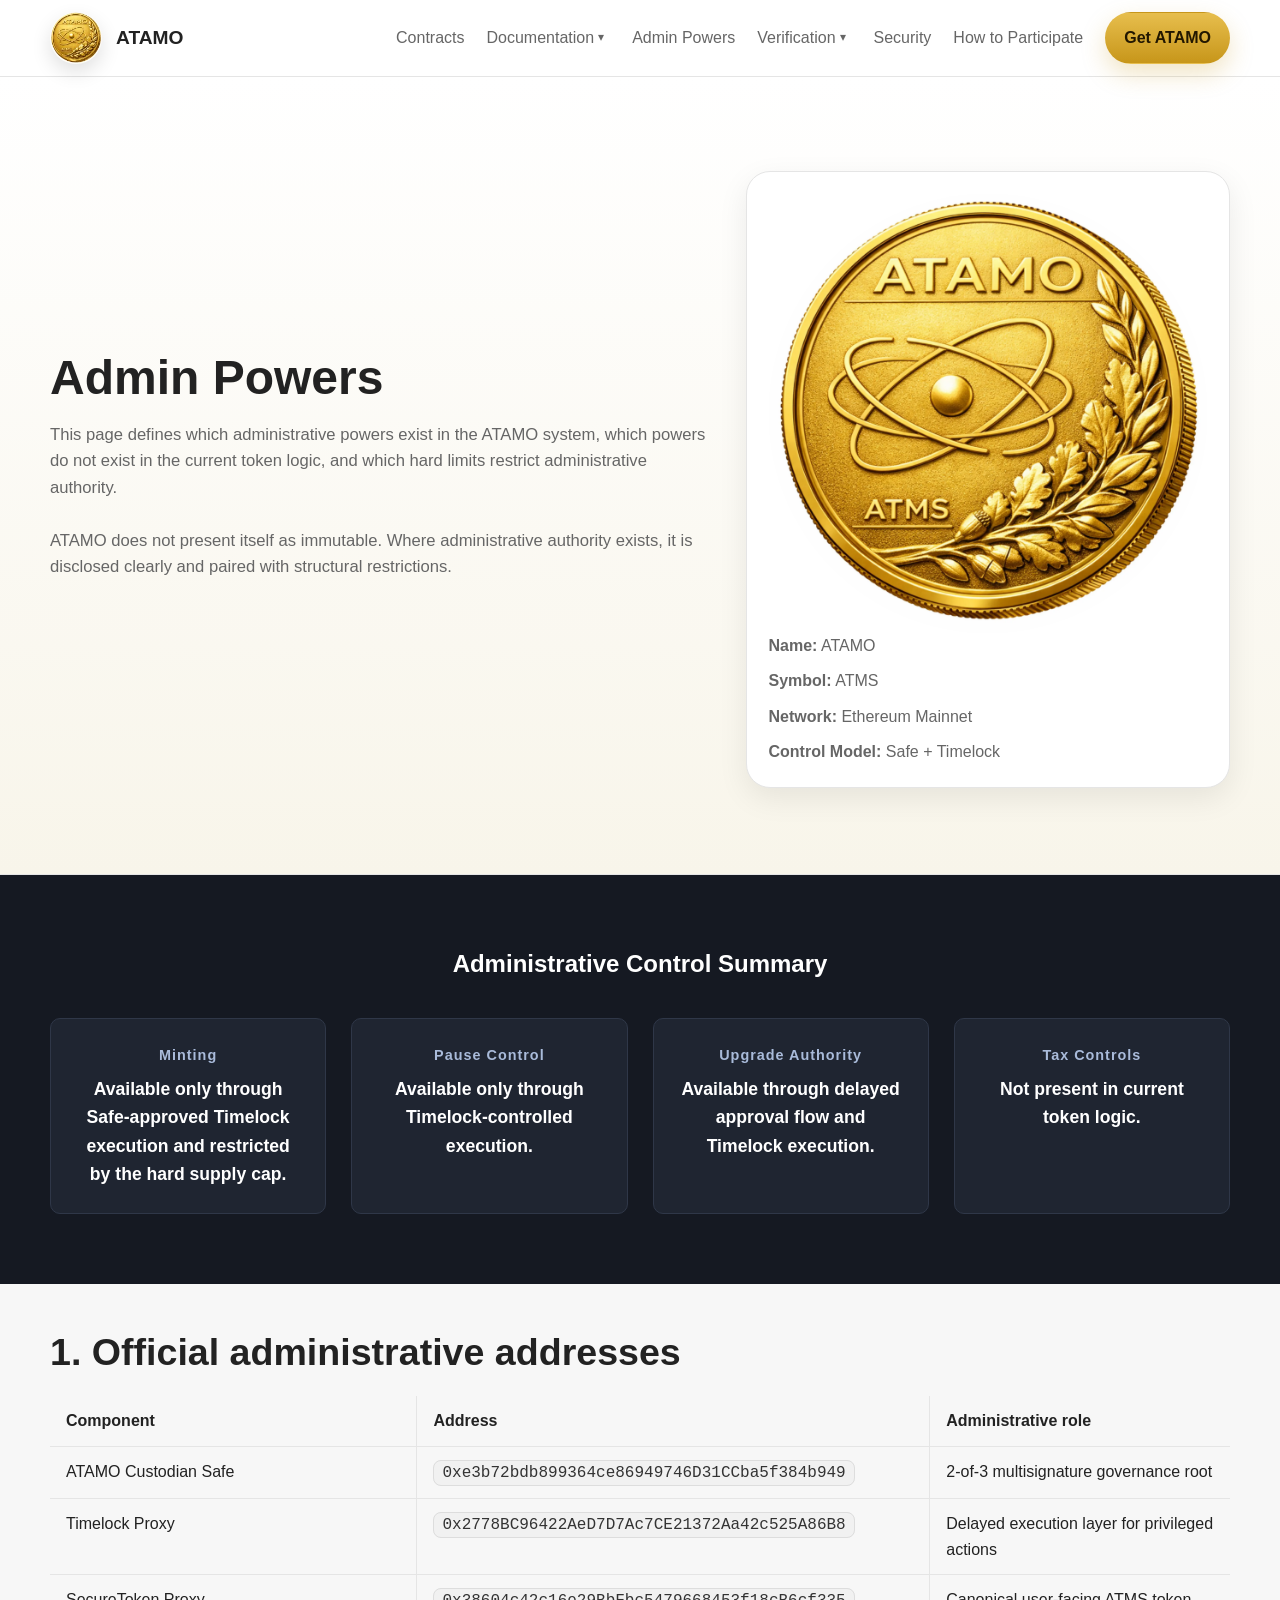
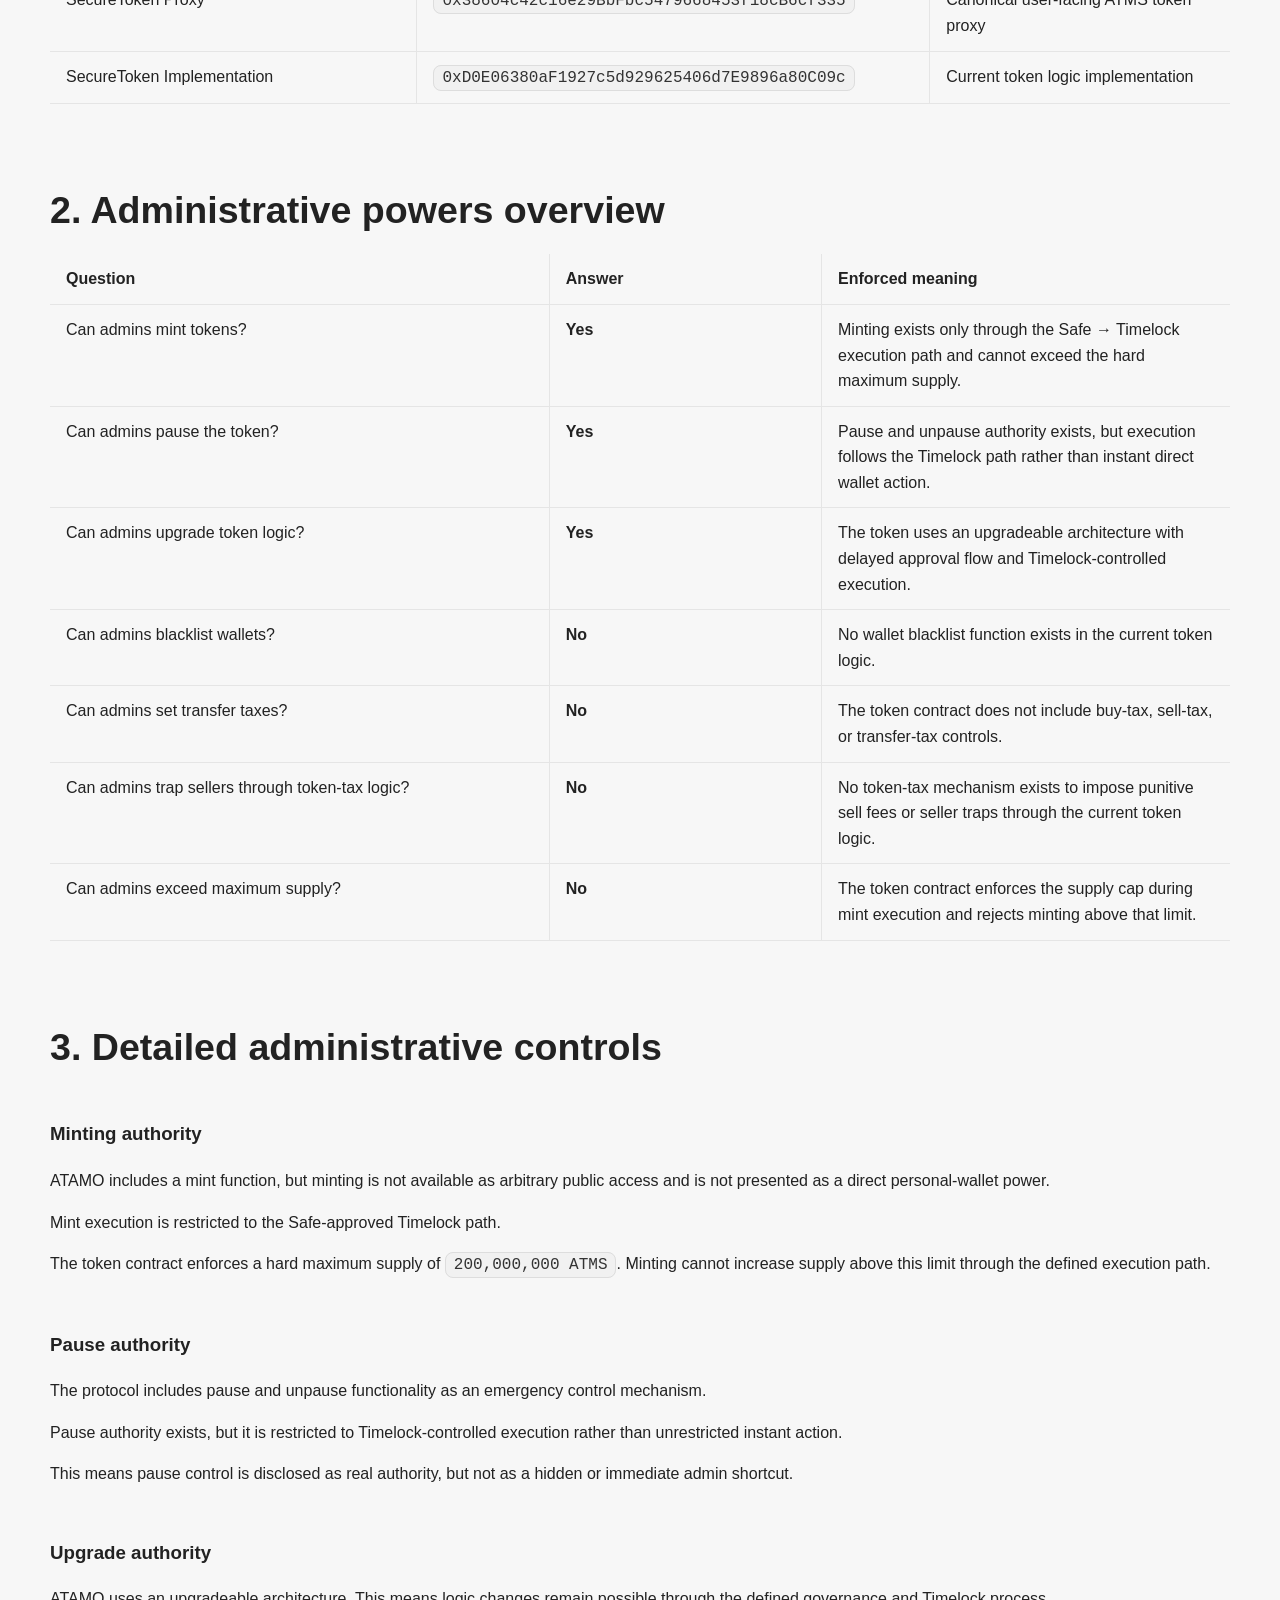
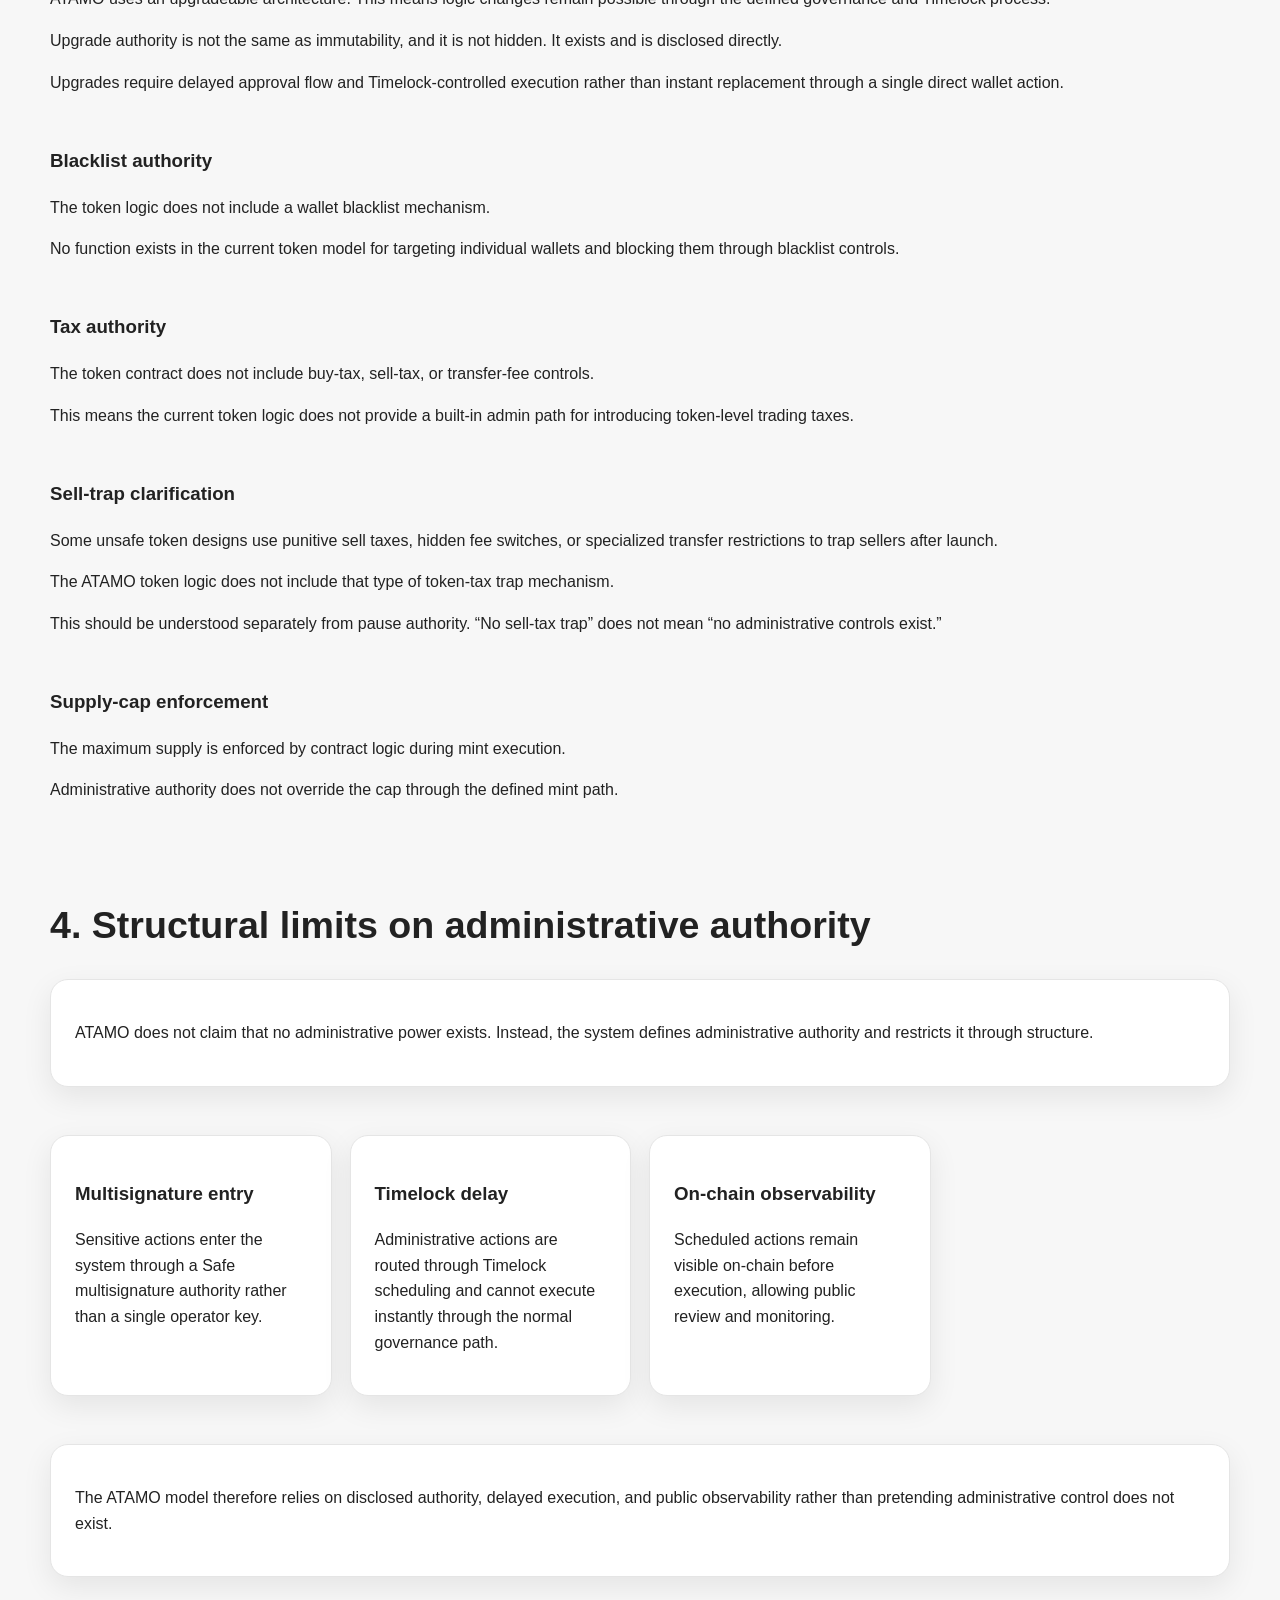
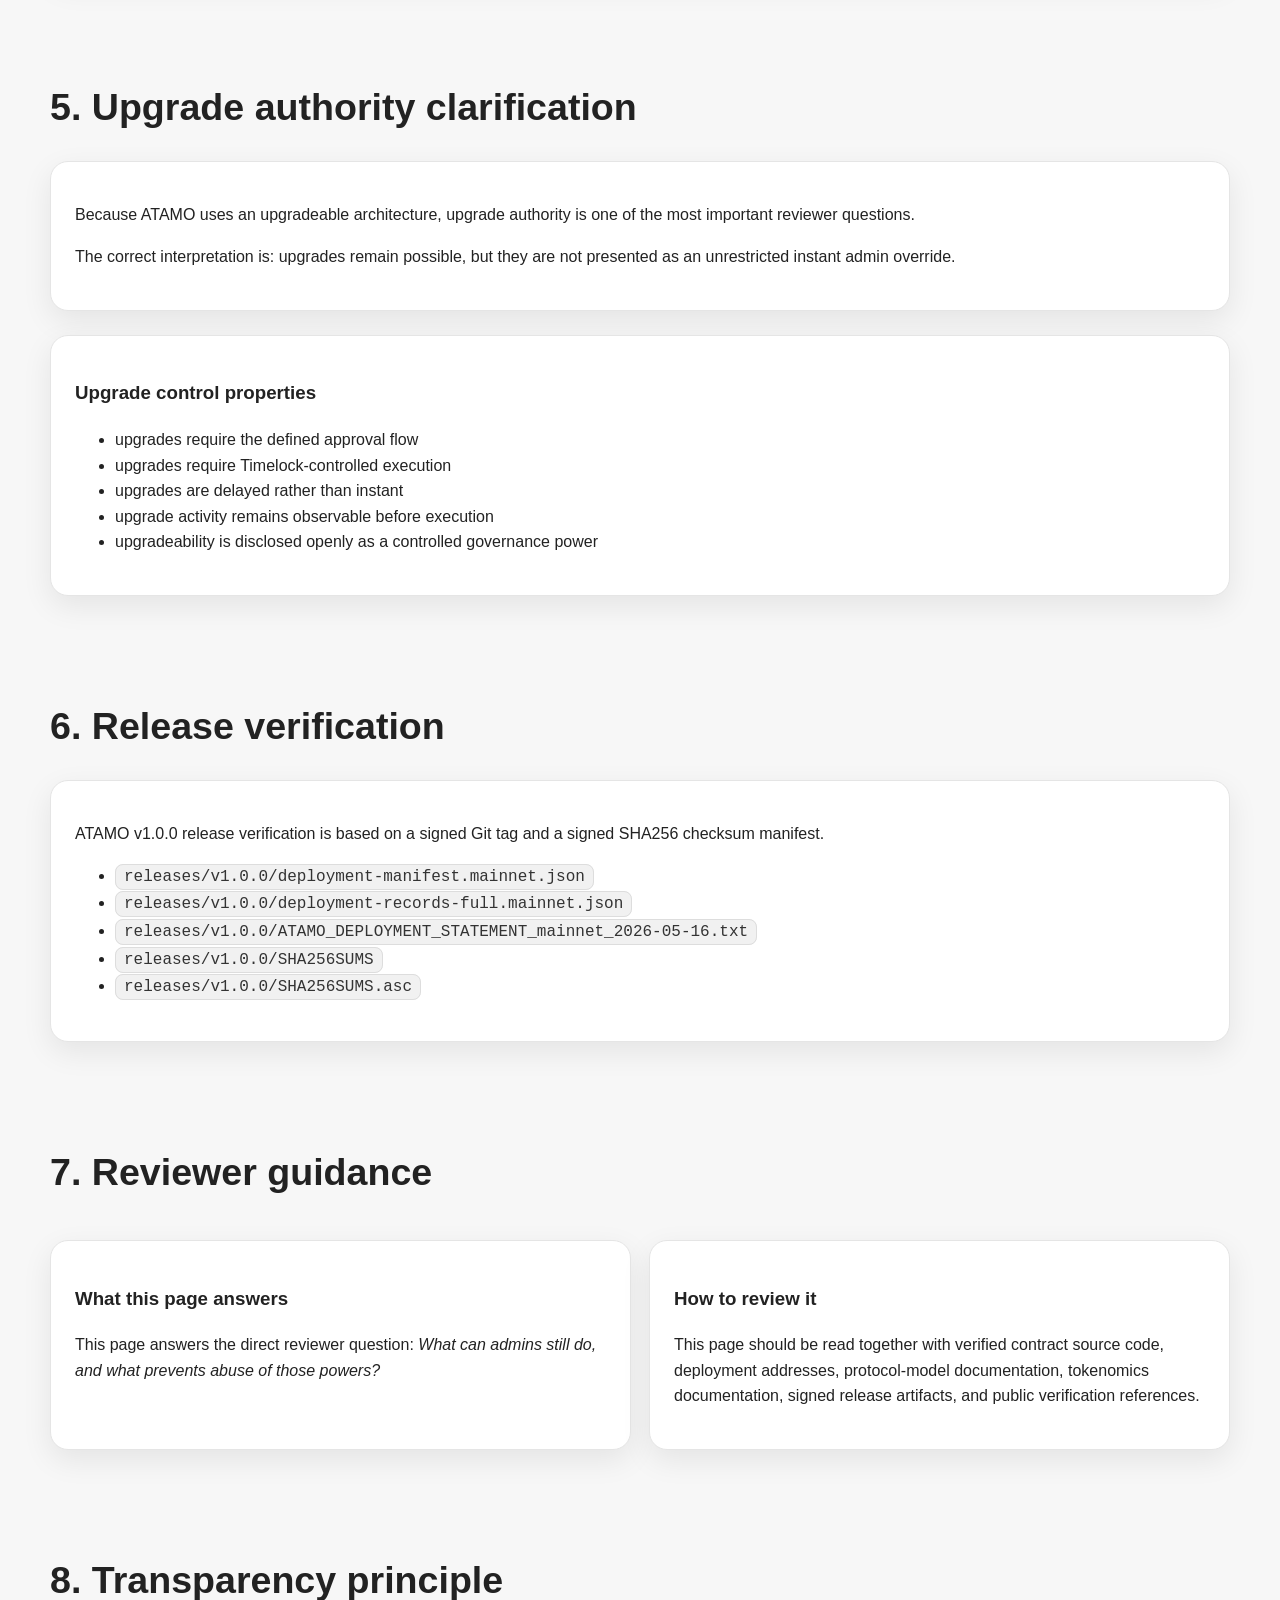
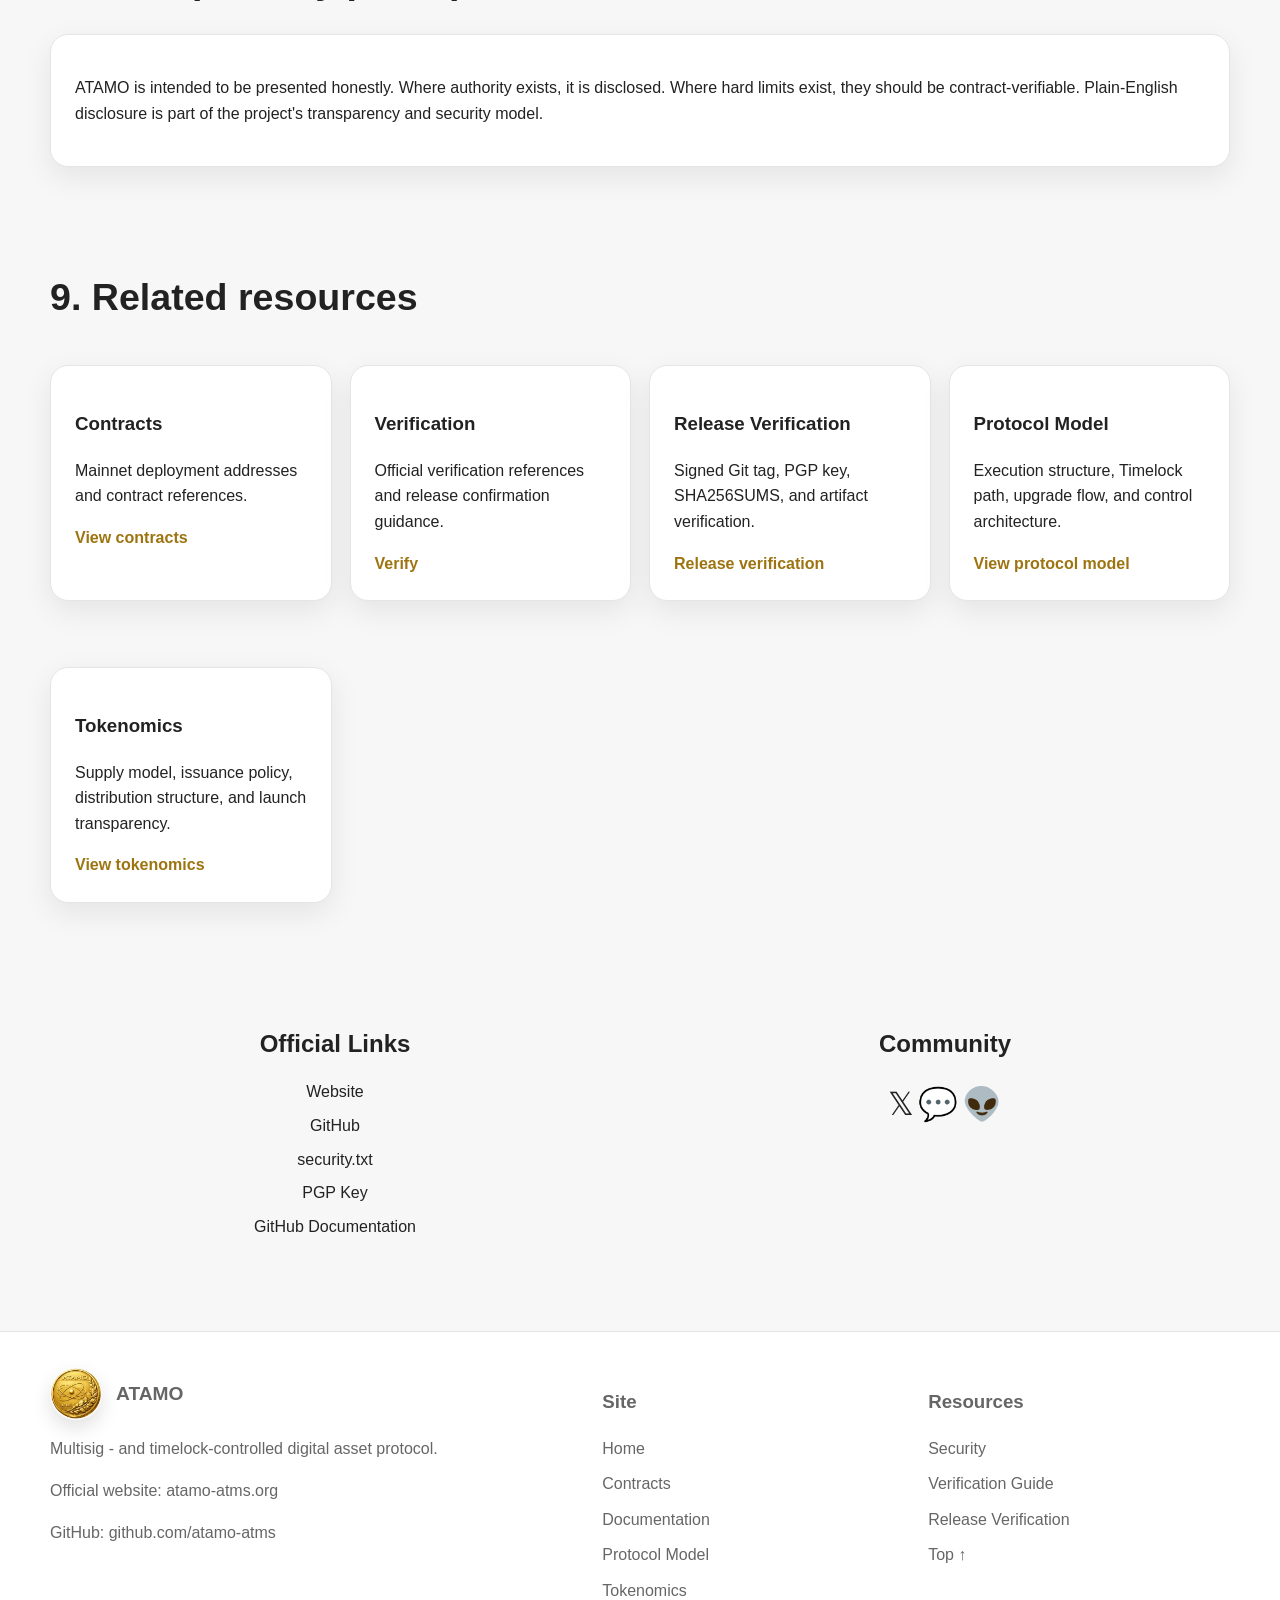
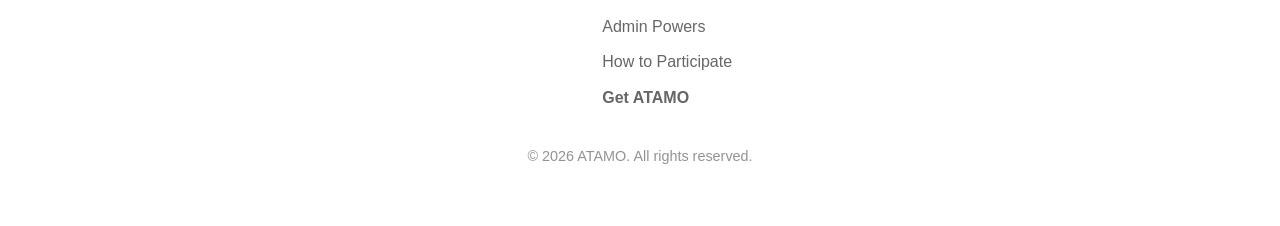
==== admin-powers.html @ 0bcc1c87 "Update ATAMO website pages Update ATAMO website pages" ====
<!DOCTYPE html>
<html lang="en">
<head>
  <meta charset="UTF-8">
  <meta name="viewport" content="width=device-width, initial-scale=1.0">
  <title>ATAMO | Admin Powers</title>
  <meta name="description" content="Plain-English summary of ATAMO administrative powers, including minting, pause controls, upgrade authority, and hard limits.">
  <link rel="icon" href="favicon.png" type="image/png">
  <link rel="shortcut icon" href="favicon.ico">
  <link rel="stylesheet" href="style.css">
</head>
<body id="top">

<header class="topbar">
  <div class="container nav">
    <a href="index.html" class="brand">
      <img src="logo.webp" alt="ATAMO logo">
      <span>ATAMO</span>
    </a>

	<nav class="nav-links">
		<a href="contracts.html">Contracts</a>

		<div class="nav-dropdown">
			<span class="nav-dropdown-label">Documentation</span>

			<div class="dropdown-menu">
				<a href="documentation.html">Documentation</a>
				<a href="protocol-model.html">Protocol Model</a>
				<a href="tokenomics.html">Tokenomics</a>
			</div>
		</div>

		<a href="admin-powers.html">Admin Powers</a>
		
		<div class="nav-dropdown">
			<span class="nav-dropdown-label">Verification</span>

			<div class="dropdown-menu">
				<a href="verify.html">Verification Guide</a>
				<a href="release-verification.html">Release Verification</a>
			</div>
		</div>

		<a href="security.html">Security</a>
		<a href="participate.html">How to Participate</a>
		<a class="button button-primary" href="get-atamo.html">Get ATAMO</a>
	</nav>
  </div>
</header>

<main>
  <section class="hero">
    <div class="container hero-inner">
      <div>
        <h1>Admin Powers</h1>
        <p>
          This page defines which administrative powers exist in the ATAMO system,
          which powers do not exist in the current token logic, and which hard
          limits restrict administrative authority.
        </p>
        <p>
          ATAMO does not present itself as immutable. Where administrative
          authority exists, it is disclosed clearly and paired with structural
          restrictions.
        </p>
      </div>

      <aside class="coin-panel">
        <img src="logo_main.webp" alt="ATAMO logo">
        <div class="coin-meta">
          <div><strong>Name:</strong> ATAMO</div>
          <div><strong>Symbol:</strong> ATMS</div>
          <div><strong>Network:</strong> Ethereum Mainnet</div>
          <div><strong>Control Model:</strong> Safe + Timelock</div>
        </div>
      </aside>
    </div>
  </section>

  <section class="protocol-status">
    <div class="container">
      <h2>Administrative Control Summary</h2>

      <div class="status-grid">
        <div class="status-item">
          <strong>Minting</strong>
          <p>
            Available only through Safe-approved Timelock execution and restricted
            by the hard supply cap.
          </p>
        </div>

        <div class="status-item">
          <strong>Pause Control</strong>
          <p>
            Available only through Timelock-controlled execution.
          </p>
        </div>

        <div class="status-item">
          <strong>Upgrade Authority</strong>
          <p>
            Available through delayed approval flow and Timelock execution.
          </p>
        </div>

        <div class="status-item">
          <strong>Tax Controls</strong>
          <p>
            Not present in current token logic.
          </p>
        </div>
      </div>
    </div>
  </section>

  <section id="official-addresses">
    <div class="container">
      <h2 class="section-title">1. Official administrative addresses</h2>

      <div class="table-wrap">
        <table>
          <thead>
            <tr>
              <th>Component</th>
              <th>Address</th>
              <th>Administrative role</th>
            </tr>
          </thead>
          <tbody>
            <tr>
              <td>ATAMO Custodian Safe</td>
              <td><span class="code">0xe3b72bdb899364ce86949746D31CCba5f384b949</span></td>
              <td>2-of-3 multisignature governance root</td>
            </tr>
            <tr>
              <td>Timelock Proxy</td>
              <td><span class="code">0x2778BC96422AeD7D7Ac7CE21372Aa42c525A86B8</span></td>
              <td>Delayed execution layer for privileged actions</td>
            </tr>
            <tr>
              <td>SecureToken Proxy</td>
              <td><span class="code">0x38604c42c16e29BbFbc5479668453f18cB6cf335</span></td>
              <td>Canonical user-facing ATMS token proxy</td>
            </tr>
            <tr>
              <td>SecureToken Implementation</td>
              <td><span class="code">0xD0E06380aF1927c5d929625406d7E9896a80C09c</span></td>
              <td>Current token logic implementation</td>
            </tr>
          </tbody>
        </table>
      </div>
    </div>
  </section>

  <section id="overview">
    <div class="container">
      <h2 class="section-title">2. Administrative powers overview</h2>

      <div class="table-wrap">
        <table>
          <thead>
            <tr>
              <th>Question</th>
              <th>Answer</th>
              <th>Enforced meaning</th>
            </tr>
          </thead>
          <tbody>
            <tr>
              <td>Can admins mint tokens?</td>
              <td><strong>Yes</strong></td>
              <td>
                Minting exists only through the Safe → Timelock execution path
                and cannot exceed the hard maximum supply.
              </td>
            </tr>
            <tr>
              <td>Can admins pause the token?</td>
              <td><strong>Yes</strong></td>
              <td>
                Pause and unpause authority exists, but execution follows the
                Timelock path rather than instant direct wallet action.
              </td>
            </tr>
            <tr>
              <td>Can admins upgrade token logic?</td>
              <td><strong>Yes</strong></td>
              <td>
                The token uses an upgradeable architecture with delayed approval
                flow and Timelock-controlled execution.
              </td>
            </tr>
            <tr>
              <td>Can admins blacklist wallets?</td>
              <td><strong>No</strong></td>
              <td>
                No wallet blacklist function exists in the current token logic.
              </td>
            </tr>
            <tr>
              <td>Can admins set transfer taxes?</td>
              <td><strong>No</strong></td>
              <td>
                The token contract does not include buy-tax, sell-tax, or
                transfer-tax controls.
              </td>
            </tr>
            <tr>
              <td>Can admins trap sellers through token-tax logic?</td>
              <td><strong>No</strong></td>
              <td>
                No token-tax mechanism exists to impose punitive sell fees or
                seller traps through the current token logic.
              </td>
            </tr>
            <tr>
              <td>Can admins exceed maximum supply?</td>
              <td><strong>No</strong></td>
              <td>
                The token contract enforces the supply cap during mint execution
                and rejects minting above that limit.
              </td>
            </tr>
          </tbody>
        </table>
      </div>
    </div>
  </section>

  <section id="detailed-controls">
    <div class="container">
      <h2 class="section-title">3. Detailed administrative controls</h2>

      <div class="steps">
        <div>
          <h3>Minting authority</h3>
          <p>
            ATAMO includes a mint function, but minting is not available as
            arbitrary public access and is not presented as a direct personal-wallet
            power.
          </p>
          <p>
            Mint execution is restricted to the Safe-approved Timelock path.
          </p>
          <p>
            The token contract enforces a hard maximum supply of
            <span class="code">200,000,000 ATMS</span>.
            Minting cannot increase supply above this limit through the defined
            execution path.
          </p>
        </div>

        <div>
          <h3>Pause authority</h3>
          <p>
            The protocol includes pause and unpause functionality as an emergency
            control mechanism.
          </p>
          <p>
            Pause authority exists, but it is restricted to Timelock-controlled
            execution rather than unrestricted instant action.
          </p>
          <p>
            This means pause control is disclosed as real authority, but not as
            a hidden or immediate admin shortcut.
          </p>
        </div>

        <div>
          <h3>Upgrade authority</h3>
          <p>
            ATAMO uses an upgradeable architecture. This means logic changes
            remain possible through the defined governance and Timelock process.
          </p>
          <p>
            Upgrade authority is not the same as immutability, and it is not hidden.
            It exists and is disclosed directly.
          </p>
          <p>
            Upgrades require delayed approval flow and Timelock-controlled execution
            rather than instant replacement through a single direct wallet action.
          </p>
        </div>

        <div>
          <h3>Blacklist authority</h3>
          <p>
            The token logic does not include a wallet blacklist mechanism.
          </p>
          <p>
            No function exists in the current token model for targeting individual
            wallets and blocking them through blacklist controls.
          </p>
        </div>

        <div>
          <h3>Tax authority</h3>
          <p>
            The token contract does not include buy-tax, sell-tax, or transfer-fee
            controls.
          </p>
          <p>
            This means the current token logic does not provide a built-in admin
            path for introducing token-level trading taxes.
          </p>
        </div>

        <div>
          <h3>Sell-trap clarification</h3>
          <p>
            Some unsafe token designs use punitive sell taxes, hidden fee switches,
            or specialized transfer restrictions to trap sellers after launch.
          </p>
          <p>
            The ATAMO token logic does not include that type of token-tax trap
            mechanism.
          </p>
          <p>
            This should be understood separately from pause authority.
            “No sell-tax trap” does not mean “no administrative controls exist.”
          </p>
        </div>

        <div>
          <h3>Supply-cap enforcement</h3>
          <p>
            The maximum supply is enforced by contract logic during mint execution.
          </p>
          <p>
            Administrative authority does not override the cap through the defined
            mint path.
          </p>
        </div>
      </div>
    </div>
  </section>

  <section id="structural-limits">
    <div class="container">
      <h2 class="section-title">4. Structural limits on administrative authority</h2>

      <div class="card_tokenomics">
        <p>
          ATAMO does not claim that no administrative power exists.
          Instead, the system defines administrative authority and restricts it
          through structure.
        </p>
      </div>

      <div class="feature-grid">
        <div class="card_tokenomics">
          <h3>Multisignature entry</h3>
          <p>
            Sensitive actions enter the system through a Safe multisignature
            authority rather than a single operator key.
          </p>
        </div>

        <div class="card_tokenomics">
          <h3>Timelock delay</h3>
          <p>
            Administrative actions are routed through Timelock scheduling and
            cannot execute instantly through the normal governance path.
          </p>
        </div>

        <div class="card_tokenomics">
          <h3>On-chain observability</h3>
          <p>
            Scheduled actions remain visible on-chain before execution, allowing
            public review and monitoring.
          </p>
        </div>
      </div>

      <div class="card_tokenomics">
        <p>
          The ATAMO model therefore relies on disclosed authority, delayed
          execution, and public observability rather than pretending
          administrative control does not exist.
        </p>
      </div>
    </div>
  </section>

  <section id="upgrade-clarification">
    <div class="container">
      <h2 class="section-title">5. Upgrade authority clarification</h2>

      <div class="card_tokenomics">
        <p>
          Because ATAMO uses an upgradeable architecture, upgrade authority is
          one of the most important reviewer questions.
        </p>
        <p>
          The correct interpretation is: upgrades remain possible, but they are
          not presented as an unrestricted instant admin override.
        </p>
      </div>

      <div class="card_tokenomics">
        <h3>Upgrade control properties</h3>
        <ul>
          <li>upgrades require the defined approval flow</li>
          <li>upgrades require Timelock-controlled execution</li>
          <li>upgrades are delayed rather than instant</li>
          <li>upgrade activity remains observable before execution</li>
          <li>upgradeability is disclosed openly as a controlled governance power</li>
        </ul>
      </div>
    </div>
  </section>

  <section id="release-verification">
    <div class="container">
      <h2 class="section-title">6. Release verification</h2>

      <div class="card_tokenomics">
        <p>
          ATAMO v1.0.0 release verification is based on a signed Git tag and a
          signed SHA256 checksum manifest.
        </p>
        <ul>
          <li><span class="code">releases/v1.0.0/deployment-manifest.mainnet.json</span></li>
          <li><span class="code">releases/v1.0.0/deployment-records-full.mainnet.json</span></li>
          <li><span class="code">releases/v1.0.0/ATAMO_DEPLOYMENT_STATEMENT_mainnet_2026-05-16.txt</span></li>
          <li><span class="code">releases/v1.0.0/SHA256SUMS</span></li>
          <li><span class="code">releases/v1.0.0/SHA256SUMS.asc</span></li>
        </ul>
      </div>
    </div>
  </section>

  <section id="reviewer-guidance">
    <div class="container">
      <h2 class="section-title">7. Reviewer guidance</h2>

      <div class="split">
        <div class="card_tokenomics">
          <h3>What this page answers</h3>
          <p>
            This page answers the direct reviewer question:
            <em>What can admins still do, and what prevents abuse of those powers?</em>
          </p>
        </div>

        <div class="card_tokenomics">
          <h3>How to review it</h3>
          <p>
            This page should be read together with verified contract source code,
            deployment addresses, protocol-model documentation, tokenomics
            documentation, signed release artifacts, and public verification
            references.
          </p>
        </div>
      </div>
    </div>
  </section>

  <section id="transparency-principle">
    <div class="container">
      <h2 class="section-title">8. Transparency principle</h2>

      <div class="card_tokenomics">
        <p>
          ATAMO is intended to be presented honestly. Where authority exists, it
          is disclosed. Where hard limits exist, they should be contract-verifiable.
          Plain-English disclosure is part of the project's transparency and
          security model.
        </p>
      </div>
    </div>
  </section>

  <section id="related-resources">
    <div class="container">
      <h2 class="section-title">9. Related resources</h2>

      <div class="resources">
        <div class="card_tokenomics">
          <h3>Contracts</h3>
          <p>Mainnet deployment addresses and contract references.</p>
          <a class="resource-link" href="contracts.html">View contracts</a>
        </div>

        <div class="card_tokenomics">
          <h3>Verification</h3>
          <p>Official verification references and release confirmation guidance.</p>
          <a class="resource-link" href="verify.html">Verify</a>
        </div>

        <div class="card_tokenomics">
          <h3>Release Verification</h3>
          <p>Signed Git tag, PGP key, SHA256SUMS, and artifact verification.</p>
          <a class="resource-link" href="release-verification.html">Release verification</a>
        </div>

        <div class="card_tokenomics">
          <h3>Protocol Model</h3>
          <p>Execution structure, Timelock path, upgrade flow, and control architecture.</p>
          <a class="resource-link" href="protocol-model.html">View protocol model</a>
        </div>

        <div class="card_tokenomics">
          <h3>Tokenomics</h3>
          <p>Supply model, issuance policy, distribution structure, and launch transparency.</p>
          <a class="resource-link" href="tokenomics.html">View tokenomics</a>
        </div>
      </div>
    </div>
  </section>
</main>


<section class="official-links">
  <div class="container official-links-grid">

    <div>
      <h2>Official Links</h2>
      <ul>
        <li><a href="https://atamo-atms.org">Website</a></li>
        <li><a href="https://github.com/atamo-atms">GitHub</a></li>
        <li><a href="/.well-known/security.txt">security.txt</a></li>
        <li><a href="/.well-known/pgp-key.txt">PGP Key</a></li>
        <li><a href="https://github.com/atamo-atms/atamo-project/tree/main/docs">GitHub Documentation</a></li>
      </ul>
    </div>

    <div>
      <h2>Community</h2>

			<a href="https://x.com/ATAMO_ATMS" target="_blank" rel="noopener noreferrer"><span class="icon">𝕏</span></a>

			<a href="https://discord.gg/TYCAYaHaF" target="_blank" rel="noopener noreferrer"><span class="icon">💬</span></a>

			<a href="https://reddit.com/u/ATAMO-project" target="_blank" rel="noopener noreferrer"><span class="icon">👽</span></a>
    </div>

  </div>
</section>

<footer>
  <div class="container footer-grid">

    <div>
      <div class="brand">
        <img src="logo.webp" alt="ATAMO logo">
        <span>ATAMO</span>
      </div>

      <p>Multisig - and timelock-controlled digital asset protocol.</p>

      <p>
        Official website:
        <a href="https://atamo-atms.org">atamo-atms.org</a>
      </p>

      <p>
        GitHub:
        <a href="https://github.com/atamo-atms">github.com/atamo-atms</a>
      </p>
    </div>

    <div>
      <h3>Site</h3>
      <div class="footer-links">
        <a href="index.html">Home</a>
		<a href="contracts.html">Contracts</a>
        <a href="documentation.html">Documentation</a>
	    <a href="protocol-model.html">Protocol Model</a>
	    <a href="tokenomics.html">Tokenomics</a>
	    <a href="admin-powers.html">Admin Powers</a>
		<a href="participate.html">How to Participate</a>
        <a class="highlight" href="get-atamo.html">Get ATAMO</a>
      </div>
    </div>

    <div>
      <h3>Resources</h3>
      <div class="footer-links">
        <a href="security.html">Security</a>
        <a href="verify.html">Verification Guide</a>
        <a href="release-verification.html">Release Verification</a>
        <a href="#top">Top ↑</a>
      </div>
    </div>

  </div>

  <div class="footer-bottom">
    <p>© 2026 ATAMO. All rights reserved.</p>
  </div>
</footer>

</body>
</html>
---- style.css ----
:root{
  --bg:#f7f7f7;
  --surface:#ffffff;
  --surface-soft:#fcfaf3;
  --text:#222;
  --muted:#666;
  --line:#e5e5e5;
  --gold:#c7961a;
  --gold-dark:#9d7410;
  --gold-soft:#fff7df;
  --shadow:0 10px 30px rgba(0,0,0,0.08);
  --radius:18px;
  --max:1180px;
}

*{box-sizing:border-box}

html{
  scroll-behavior:smooth;
  scroll-padding-top:60px;
}

section[id]{
  scroll-margin-top:60px;
}

body{
  margin:0;
  font-family:Arial,Helvetica,sans-serif;
  background:var(--bg);
  color:var(--text);
  line-height:1.6;
}

a{text-decoration:none;color:inherit}
img{max-width:100%;display:block}

.container{
  width:min(100% - 32px,var(--max));
  margin:0 auto;
}

.topbar{
  background:#fff;
  border-bottom:1px solid var(--line);
  position:sticky;
  top:0;
  z-index:50;
}

.nav{
  min-height:76px;
  display:flex;
  align-items:center;
  justify-content:space-between;
  gap:24px;
}

.brand{
  display:flex;
  align-items:center;
  gap:14px;
  font-weight:700;
  font-size:1.2rem;
}

.brand img{
  width:52px;
  height:52px;
  border-radius:50%;
  object-fit:cover;
  box-shadow:0 8px 20px rgba(0,0,0,0.12);
  background:#fff;
}

.nav-links{
  display:flex;
  align-items:center;
  gap:22px;
  flex-wrap:wrap;
  color:var(--muted);
}

.nav-links a:hover{
  color:var(--gold-dark);
}

.button{
  display:inline-flex;
  align-items:center;
  justify-content:center;
  padding:12px 18px;
  border-radius:999px;
  font-weight:700;
  border:1px solid transparent;
}

.button-primary{
  background:linear-gradient(180deg,#e7be4d,var(--gold));
  color:#221700;
  box-shadow:0 10px 24px rgba(199,150,26,0.25);
}

.button-secondary{
  background:#fff;
  border:1px solid #d8d8d8;
  color:#333;
}

.hero{
  background:linear-gradient(180deg,#fff 0%,#f8f5ea 100%);
  border-bottom:1px solid var(--line);
}

.hero-inner{
  padding:56px 0 48px;
  display:grid;
  grid-template-columns:1.15fr 0.85fr;
  gap:40px;
  align-items:center;
}

.hero h1,
.hero h2{
  font-size:clamp(2rem,4vw,3rem);
  line-height:1.08;
  margin:0 0 18px;
}

.hero p{
  margin:0 0 26px;
  color:var(--muted);
  font-size:1.04rem;
}

.hero-actions{
  display:flex;
  gap:14px;
  flex-wrap:wrap;
}

.protocol-status{
  padding:70px 20px;
  background:#151922;
  text-align:center;
  color:#e8eefc;
}

.protocol-status h2{
  margin:0 0 10px;
  color:#ffffff;
}

.status-grid{
  display:grid;
  grid-template-columns:repeat(auto-fit,minmax(200px,1fr));
  gap:25px;
  margin-top:35px;
}

.status-item{
  padding:25px;
  background:#1f2531;
  border-radius:10px;
  border:1px solid #2f3748;
  transition:transform 0.2s ease;
}

.status-item strong{
  display:block;
  font-size:0.9rem;
  letter-spacing:1px;
  color:#a9bbda;
  margin-bottom:8px;
}

.status-item p{
  font-size:1.1rem;
  font-weight:600;
  color:#ffffff;
  margin:0;
}

.status-item a{
  color:#ffffff;
}

.status-item:hover{
  transform:translateY(-4px);
}

.coin-panel{
  background:var(--surface);
  border:1px solid var(--line);
  border-radius:24px;
  box-shadow:var(--shadow);
  padding:22px;
}

.coin-panel img{
  margin:auto;
  border-radius:50%;
}

.coin-meta{
  display:grid;
  gap:10px;
  color:var(--muted);
}

.page-hero{
  background:linear-gradient(180deg,#fff 0%,#f8f5ea 100%);
  border-bottom:1px solid var(--line);
}

.page-hero-inner{
  padding:52px 0 42px;
}

.eyebrow{
  display:inline-block;
  margin-bottom:12px;
  padding:6px 12px;
  background:var(--gold-soft);
  color:var(--gold-dark);
  border:1px solid #f0dd99;
  border-radius:999px;
  font-size:.9rem;
  font-weight:700;
}

.page-hero h1{
  font-size:clamp(2rem,4vw,3.2rem);
  line-height:1.08;
  margin:0 0 12px;
}

.page-hero p{
  margin:0;
  color:var(--muted);
  max-width:830px;
  font-size:1.04rem;
}

main section{
  padding:38px 0;
}

.section-title{
  font-size:clamp(1.55rem,3vw,2.35rem);
  margin:0 0 14px;
}

.section-sub{
  color:var(--muted);
  max-width:820px;
  margin:0 0 26px;
}

.grid{
  display:grid;
  gap:18px;
}

.grid-2{grid-template-columns:repeat(2,1fr)}
.grid-3{grid-template-columns:repeat(3,1fr)}
.grid-4{grid-template-columns:repeat(4,1fr)}

.feature-grid{
  display:grid;
  grid-template-columns:repeat(4,1fr);
  gap:18px;
}

.feature-grid-2{
  grid-template-columns:repeat(2,1fr);
}

.split{
  display:grid;
  grid-template-columns:1fr 1fr;
  gap:18px;
}

.resources{
  display:grid;
  grid-template-columns:repeat(4,1fr);
  gap:18px;
}

.resource-link{
  color:var(--gold-dark);
  font-weight:700;
}

.architecture{
  display:grid;
  grid-template-columns:repeat(4,1fr);
  gap:18px;
}

.arch-box{
  text-align:center;
  background:var(--surface);
  border:1px solid var(--line);
  padding:24px;
  border-radius:var(--radius);
  box-shadow:var(--shadow);
}

.arrow{
  text-align:center;
  font-size:28px;
  color:var(--gold);
  margin-top:10px;
}

.card{
  background:var(--surface);
  border:1px solid var(--line);
  border-radius:var(--radius);
  padding:24px;
  box-shadow:var(--shadow);
}

.card_tokenomics{
  background: var(--surface);
  border: 1px solid var(--line);
  border-radius: var(--radius);
  padding: 24px;
  box-shadow: var(--shadow);

  margin: 24px 0; /* 👈 THIS adds space above and below */
}

.card h2,
.card h3{
  margin-top:0;
}

.card p,
.card li{
  color:var(--muted);
}

.card ul{
  margin:0;
  padding-left:18px;
}

.kv{
  display:grid;
  gap:12px;
}

.kv-row{
  display:flex;
  justify-content:space-between;
  align-items:flex-start;
  gap:18px;
  padding:12px 0;
  border-bottom:1px solid var(--line);
}

.kv-row:last-child{
  border-bottom:0;
}

.kv-row .code .ref-link {
  white-space: nowrap;
  word-break: normal;
  overflow-wrap: normal;
  display: inline-block;
  font-size: 0.86rem;
}

.code{
  font-family:Consolas,Monaco,monospace;
  background:#f1f1f1;
  border:1px solid #ddd;
  border-radius:8px;
  padding:3px 8px;
  color:#333;
  
}

.ref-link{
  color:var(--gold-dark);
  font-weight:700;
  text-decoration:none;
  word-break:break-all;
}

.ref-link:hover{
  text-decoration:underline;
}

.address-block {
  flex-direction: row;
  align-items: center;
  justify-content: flex-end;
  gap: 10px;
  text-align: right;
  flex-wrap: nowrap;
  min-width: 0;
}

.address-block .code {
  white-space: nowrap;
  overflow-wrap: normal;
  word-break: normal;
  font-size: 0.96rem;
}

.address-block .ref-link {
  white-space: nowrap;
  word-break: normal;
  flex-shrink: 0;
}

.token-box{
  display:grid;
  gap:12px;
}

.token-row{
  display:flex;
  justify-content:space-between;
  align-items:flex-start;
  gap:18px;
  padding:12px 0;
  border-bottom:1px solid var(--line);
}

.token-row:last-child{
  border-bottom:0;
}

.token-value{
  text-align:right;
  max-width:75%;
  word-break:break-all;
}

.token-value .code {
  white-space: nowrap;
  overflow-wrap: normal;
  word-break: normal;
  display: inline-block;
  font-size: 0.96rem;
}

.action-grid{
  display:grid;
  grid-template-columns:repeat(3,1fr);
  gap:18px;
}

.cta-row{
  display:flex;
  gap:14px;
  flex-wrap:wrap;
  margin-top:18px;
}

.warning-list{
  margin:0;
  padding-left:18px;
}

.warning-list li{
  margin-bottom:10px;
  color:var(--muted);
}

.notice{
  border-left:4px solid var(--gold);
  padding:14px 16px;
  background:var(--surface-soft);
  border-radius:12px;
  color:var(--muted);
}

.verify-panels{
  margin-bottom:24px;
}

.verify-panels .card ul{
  margin:0;
  padding-left:18px;
}

.verify-panels .card li{
  margin-bottom:10px;
}

.steps{
  display:grid;
  gap:16px;
  margin-top:24px;
}

.step{
  background:var(--surface);
  border:1px solid var(--line);
  border-radius:16px;
  padding:20px;
  box-shadow:var(--shadow);
}

.step strong{
  display:block;
  margin-bottom:8px;
  color:var(--text);
}

.official-links{
  padding:60px 20px;
  text-align:center;
}

.official-links h2{
  margin:0 0 16px;
}

.official-links ul{
  list-style:none;
  padding:0;
  margin:0;
}

.official-links li{
  margin:8px 0;
}

.official-links-grid {
  display: grid;
  grid-template-columns: 1fr 1fr;
  gap: 40px;
}

@media (max-width: 768px) {
  .official-links-grid {
    grid-template-columns: 1fr;
  }
}

footer{
  padding:36px 0 60px;
  border-top:1px solid var(--line);
  background:#fff;
  color:var(--muted);
  margin-top:24px;
}

.footer-grid{
  display:grid;
  grid-template-columns:1.4fr .8fr .8fr;
  gap:24px;
}

.footer-links{
  display:grid;
  gap:10px;
}

.footer-links a.highlight {
  font-weight: 600;
}

.footer-bottom{
  text-align:center;
  padding-top:20px;
  font-size:0.9rem;
  opacity:0.7;
}

.small{
  font-size:.95rem;
}

@media (max-width:980px){
  .hero-inner,
  .feature-grid,
  .resources,
  .architecture,
  .grid-4,.grid-3,.grid-2,
  .split,
  .footer-grid,
  .action-grid{
    grid-template-columns:1fr 1fr;
  }
}

@media (max-width:760px){
  .nav{
    flex-direction:column;
    align-items:flex-start;
    padding:14px 0;
  }

  .nav-links{
    width:100%;
    justify-content:space-between;
  }

  .hero-inner,
  .feature-grid,
  .resources,
  .architecture,
  .grid-4,.grid-3,.grid-2,
  .split,
  .footer-grid,
  .action-grid{
    grid-template-columns:1fr;
  }

  .page-hero-inner{
    padding:38px 0 32px;
  }

  .hero-inner{
    padding:38px 0 32px;
  }

  .address-block,
  .token-value{
    align-items:flex-start;
    text-align:left;
    max-width:100%;
  }

  .token-row{
    flex-direction:column;
    gap:8px;
  }
  
	.protocol_model{
	padding-left: 10px;
  background: red;
  }
}

.social-links {
  list-style: none;
  padding: 0;
  margin: 0;
}

.social-links li {
  margin-bottom: 8px;
}

.social-links a {
  display: inline-flex;
  align-items: center;
  gap: 8px;
  text-decoration: none;
}

.icon {
  font-size: 32px;
  width: 32px;
  text-align: center;
}

/* subtle hover */
.social-links a:hover {
  opacity: 0.5;
}

.table-wrap table {
  width: 100%;
  border-collapse: collapse; /* keep this */
}

.table-wrap th,
.table-wrap td {
  padding: 12px 16px;  /* 👈 THIS creates space */
  text-align: left;
  vertical-align: top;
}

.table-wrap th:not(:last-child),
.table-wrap td:not(:last-child) {
  border-right: 1px solid var(--line);
}

.table-wrap tr {
  border-bottom: 1px solid var(--line);
}

.table-wrap th {
  font-weight: 600;
  white-space: nowrap;
}

.table-wrap th:nth-child(1),
.table-wrap td:nth-child(1) {
  width: 22%;
}

.table-wrap th:nth-child(2),
.table-wrap td:nth-child(2) {
  width: 12%;
}

.table-wrap th:nth-child(3),
.table-wrap td:nth-child(3) {
  width: 18%;
}

.table-wrap th:nth-child(4),
.table-wrap td:nth-child(4) {
  width: 48%;
}

.table-wrap {
  overflow-x: auto;
}

/* =========================================================
   PARTICIPATE PAGE START
========================================================= */

#participate-app .participate-hidden {
  display: none !important;
}

#participate-app .participate-grid {
  display: grid;
  gap: 18px;
}

#participate-app .participate-grid-2 {
  grid-template-columns: repeat(2, 1fr);
}

#participate-app .participate-grid-3 {
  grid-template-columns: repeat(3, 1fr);
}

#participate-app .participate-card {
  position: relative;
}

#participate-app .participate-field {
  display: flex;
  flex-direction: column;
  gap: 8px;
  margin-top: 14px;
}

#participate-app .participate-field label {
  font-weight: 700;
  color: var(--text);
}

#participate-app .participate-input,
#participate-app .participate-select,
#participate-app .participate-textarea {
  width: 100%;
  padding: 12px 14px;
  border-radius: 12px;
  border: 1px solid var(--line);
  background: #fff;
  color: var(--text);
  font: inherit;
  outline: none;
  transition: border-color .2s ease, box-shadow .2s ease;
}

#participate-app .participate-input:focus,
#participate-app .participate-select:focus,
#participate-app .participate-textarea:focus {
  border-color: var(--gold);
  box-shadow: 0 0 0 4px rgba(199,150,26,0.12);
}

#participate-app .participate-input::placeholder,
#participate-app .participate-textarea::placeholder {
  color: #999;
}

#participate-app .participate-textarea {
  min-height: 140px;
  resize: vertical;
}

#participate-app .participate-note {
  color: var(--muted);
  font-size: .95rem;
}

#participate-app .participate-code {
  overflow-wrap: anywhere;
  white-space: normal;
}

#participate-app .participate-code-block {
  font-family: Consolas, Monaco, monospace;
  background: #f1f1f1;
  border: 1px solid #ddd;
  border-radius: 8px;
  padding: 10px 12px;
  color: #333;
  word-break: break-all;
}

#participate-app .participate-pre {
  font-family: Consolas, Monaco, monospace;
  white-space: pre-wrap;
  margin: 0;
  background: #fafafa;
  border: 1px solid var(--line);
  border-radius: 12px;
  padding: 14px;
  color: #333;
  overflow-x: auto;
}

#participate-app .participate-table-wrap {
  overflow-x: auto;
}

#participate-app .participate-table {
  width: 100%;
  min-width: 760px;
  border-collapse: collapse;
}

#participate-app .participate-table th,
#participate-app .participate-table td {
  padding: 12px 10px;
  text-align: left;
  vertical-align: top;
  border-bottom: 1px solid var(--line);
}

#participate-app .participate-table th {
  font-size: .9rem;
  color: #344054;
  white-space: nowrap;
}

#participate-app .participate-message {
  margin-top: 16px;
}

#participate-app .participate-info {
  border-left: 4px solid #175cd3;
  background: rgba(23,92,211,0.08);
  color: #1849a9;
}

#participate-app .participate-success {
  border-left: 4px solid #027a48;
  background: rgba(2,122,72,0.08);
  color: #05603a;
}

#participate-app .participate-error {
  border-left: 4px solid #b42318;
  background: rgba(180,35,24,0.08);
  color: #7a271a;
}

#participate-app .participate-divider {
  height: 1px;
  background: var(--line);
  margin: 18px 0;
}

#participate-app .participate-proposal-card {
  border: 1px solid var(--line);
  border-radius: 14px;
  padding: 16px;
  margin-bottom: 14px;
  background: #fafafa;
}

#participate-app .participate-proposal-card:last-child {
  margin-bottom: 0;
}

#participate-app .participate-badge {
  display: inline-block;
  padding: 6px 10px;
  border-radius: 999px;
  font-size: .85rem;
  font-weight: 700;
  background: rgba(23,92,211,0.08);
  color: #1849a9;
  margin-right: 8px;
  margin-bottom: 8px;
}

#participate-app .participate-small {
  font-size: .9rem;
}

#participate-app .participate-muted {
  color: #667085;
}

#participate-app .participate-cta {
  justify-content: center;
  margin-top: 28px;
}

#participate-app .participate-warning-list {
  padding-left: 18px;
  margin: 0;
}

#participate-app .participate-warning-list li {
  margin-bottom: 10px;
  color: var(--muted);
}

#participate-app .participate-compact-btn {
  padding: 8px 12px;
  min-height: auto;
}

#participate-app .participate-code {
  white-space: nowrap;
  overflow-wrap: normal;
  word-break: normal;
  display: inline-block;
  font-size: 0.96rem;
}

@media (max-width: 980px) {
  #participate-app .participate-grid-2,
  #participate-app .participate-grid-3 {
    grid-template-columns: 1fr;
  }
}

/* =========================================================
   PARTICIPATE PAGE END
========================================================= */

.nav-dropdown {
  position: relative;
  margin-right: 6px;
}

.nav-dropdown-label {
  cursor: pointer;
  color: var(--muted);
  display: inline-flex;
  align-items: center;
  gap: 4px;
}

.nav-dropdown-label::after {
  content: "▾";
  font-size: 0.75rem;
}

.nav-dropdown:hover .nav-dropdown-label {
  color: var(--gold-dark);
}

.dropdown-menu {
  position: absolute;
  top: calc(100% + 12px);
  left: 0;

  min-width: 230px;

  background: #fff;
  border: 1px solid var(--line);
  border-radius: 14px;
  box-shadow: var(--shadow);

  padding: 10px;

  display: grid;
  gap: 6px;

  opacity: 0;
  visibility: hidden;
  transform: translateY(6px);

  transition:
    opacity 0.18s ease,
    transform 0.18s ease,
    visibility 0.18s ease;

  z-index: 100;
}

.nav-dropdown:hover .dropdown-menu {
  opacity: 1;
  visibility: visible;
  transform: translateY(0);
}

.dropdown-menu a {
  padding: 9px 10px;
  border-radius: 10px;
  color: var(--muted);
  white-space: nowrap;
}

.dropdown-menu a:hover {
  background: var(--gold-soft);
  color: var(--gold-dark);
}
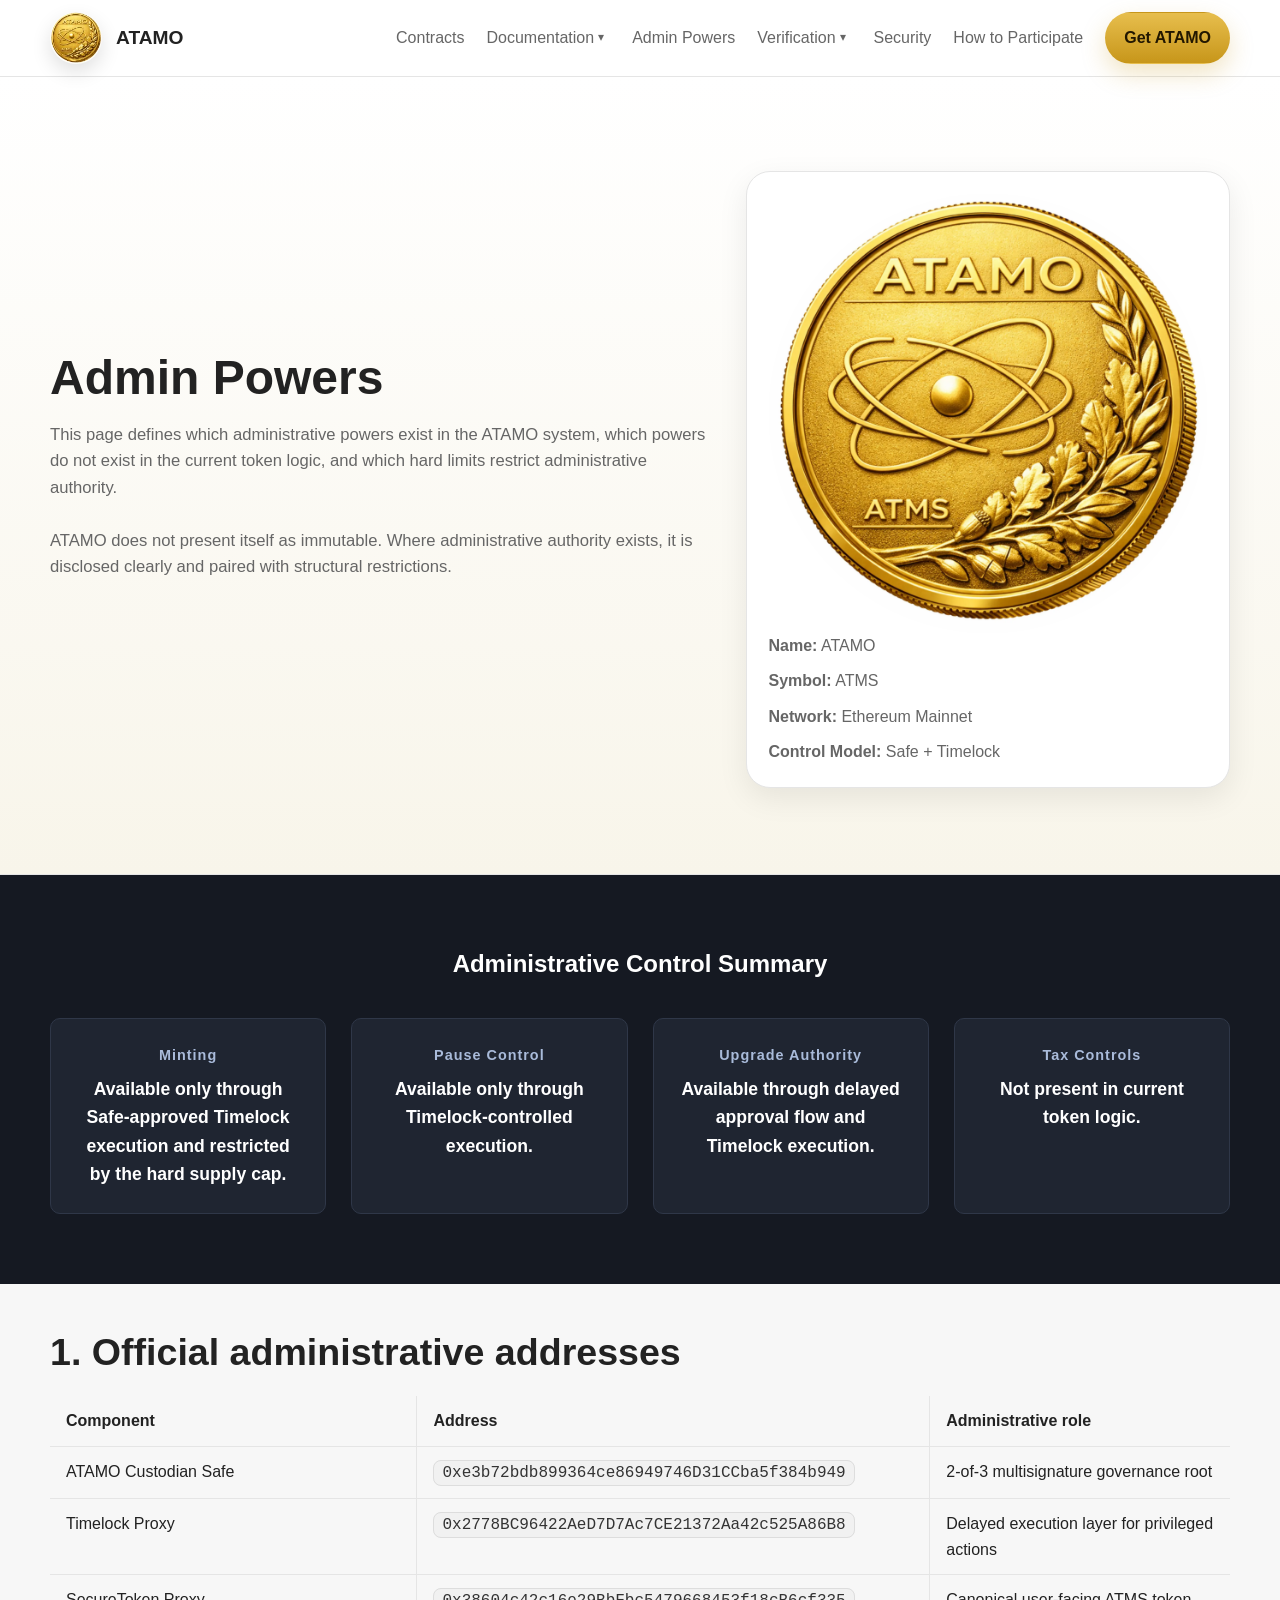
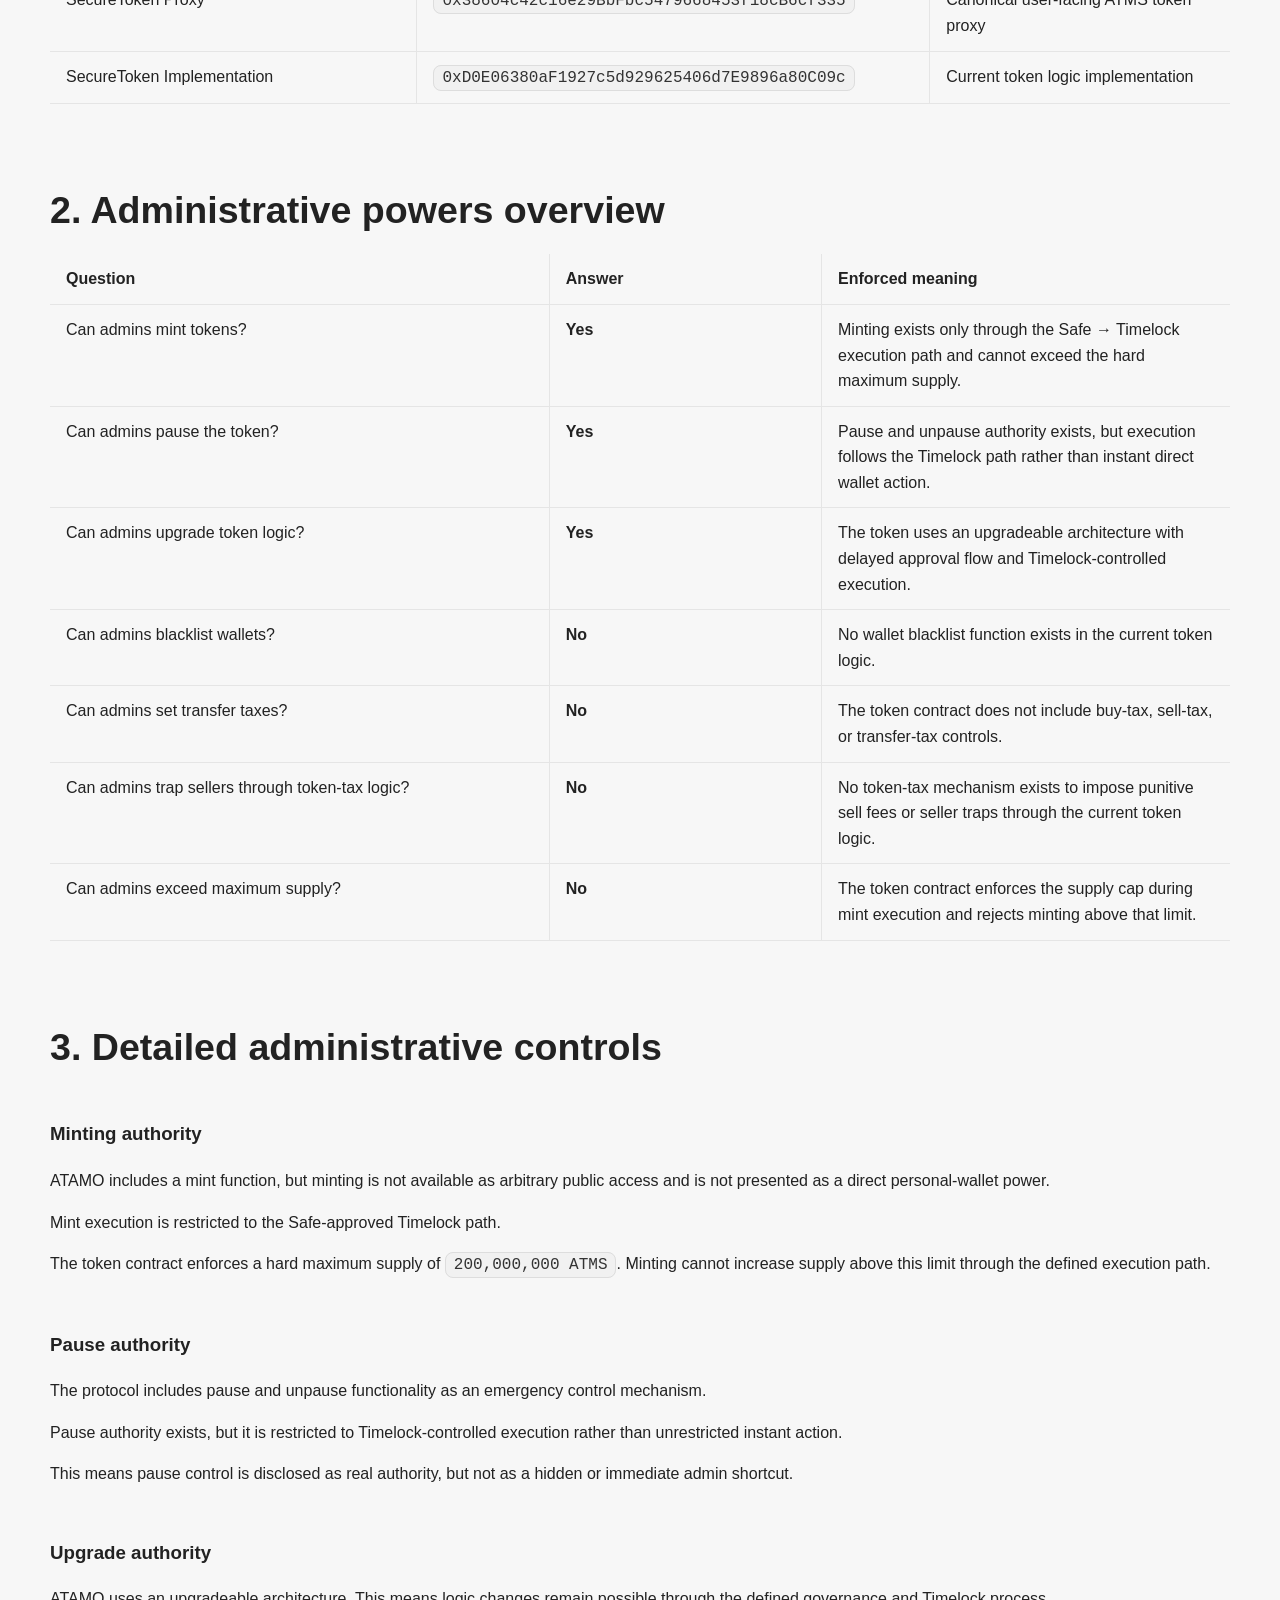
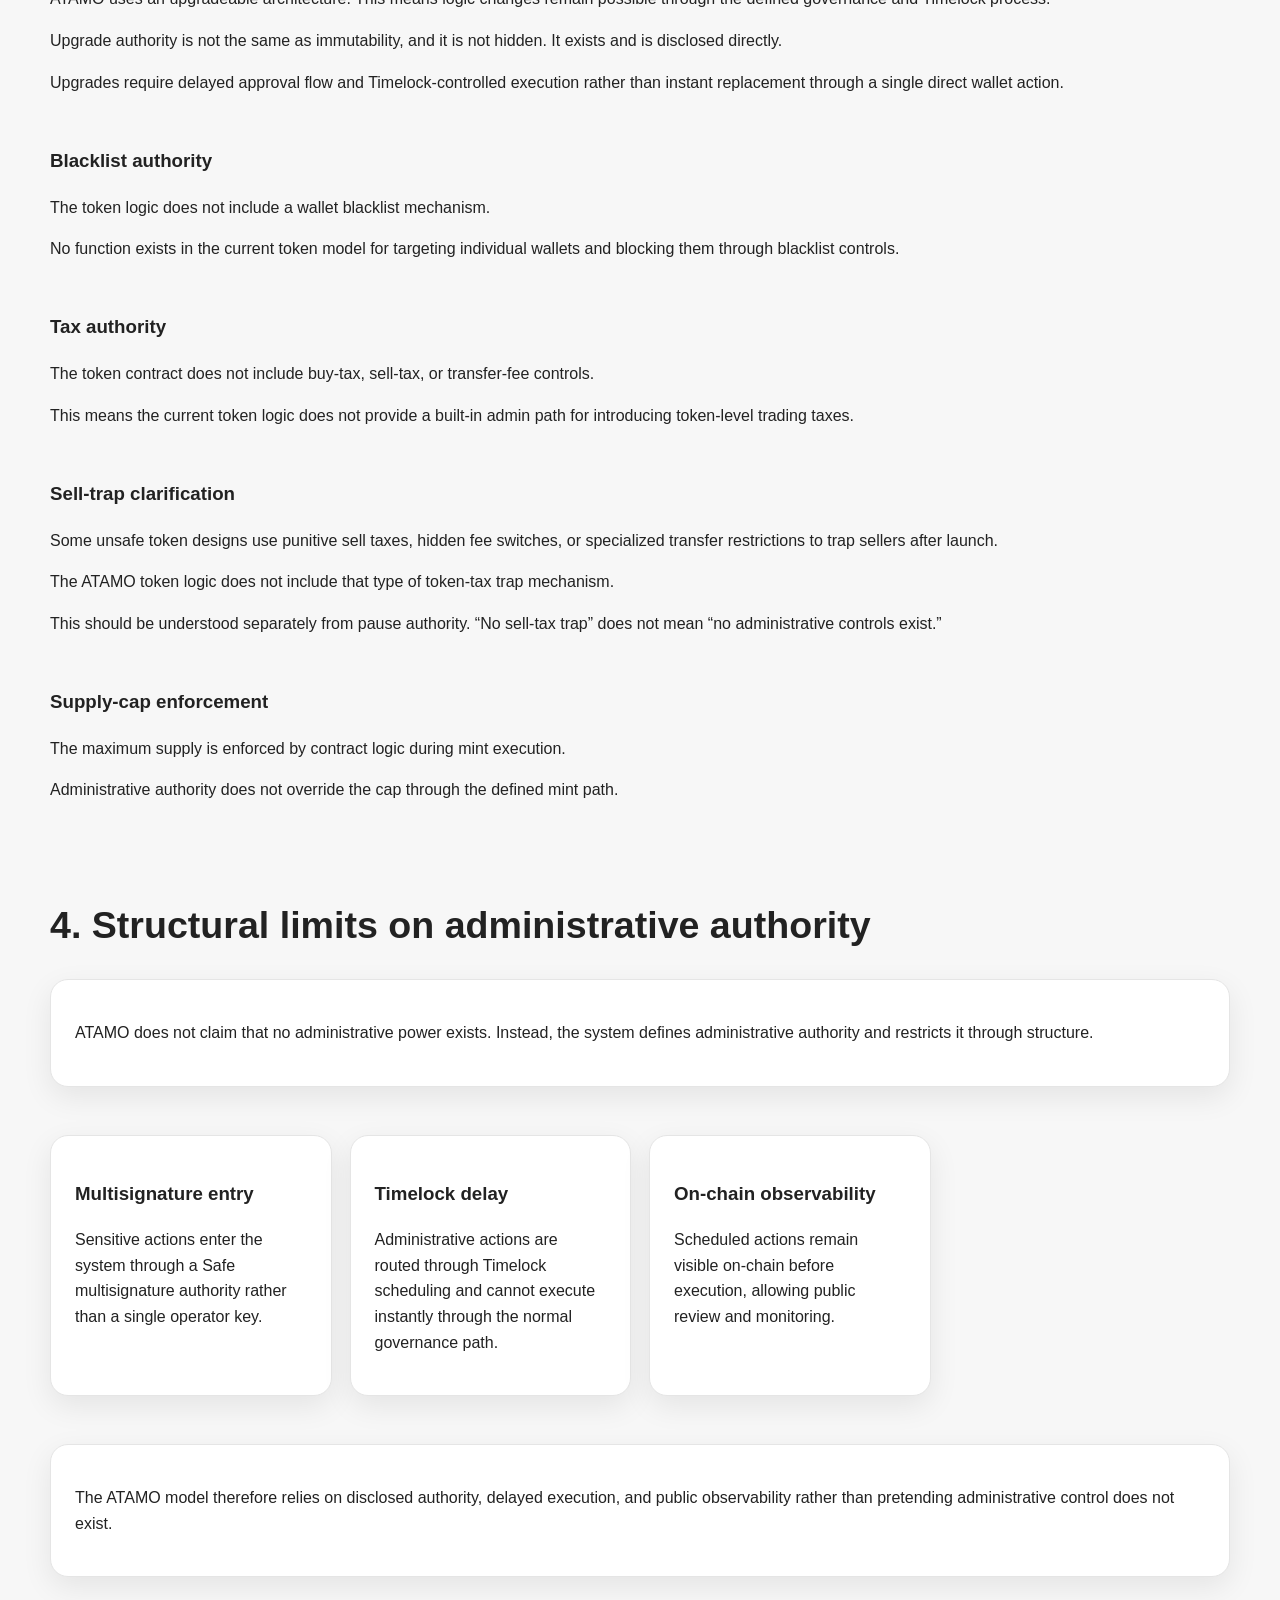
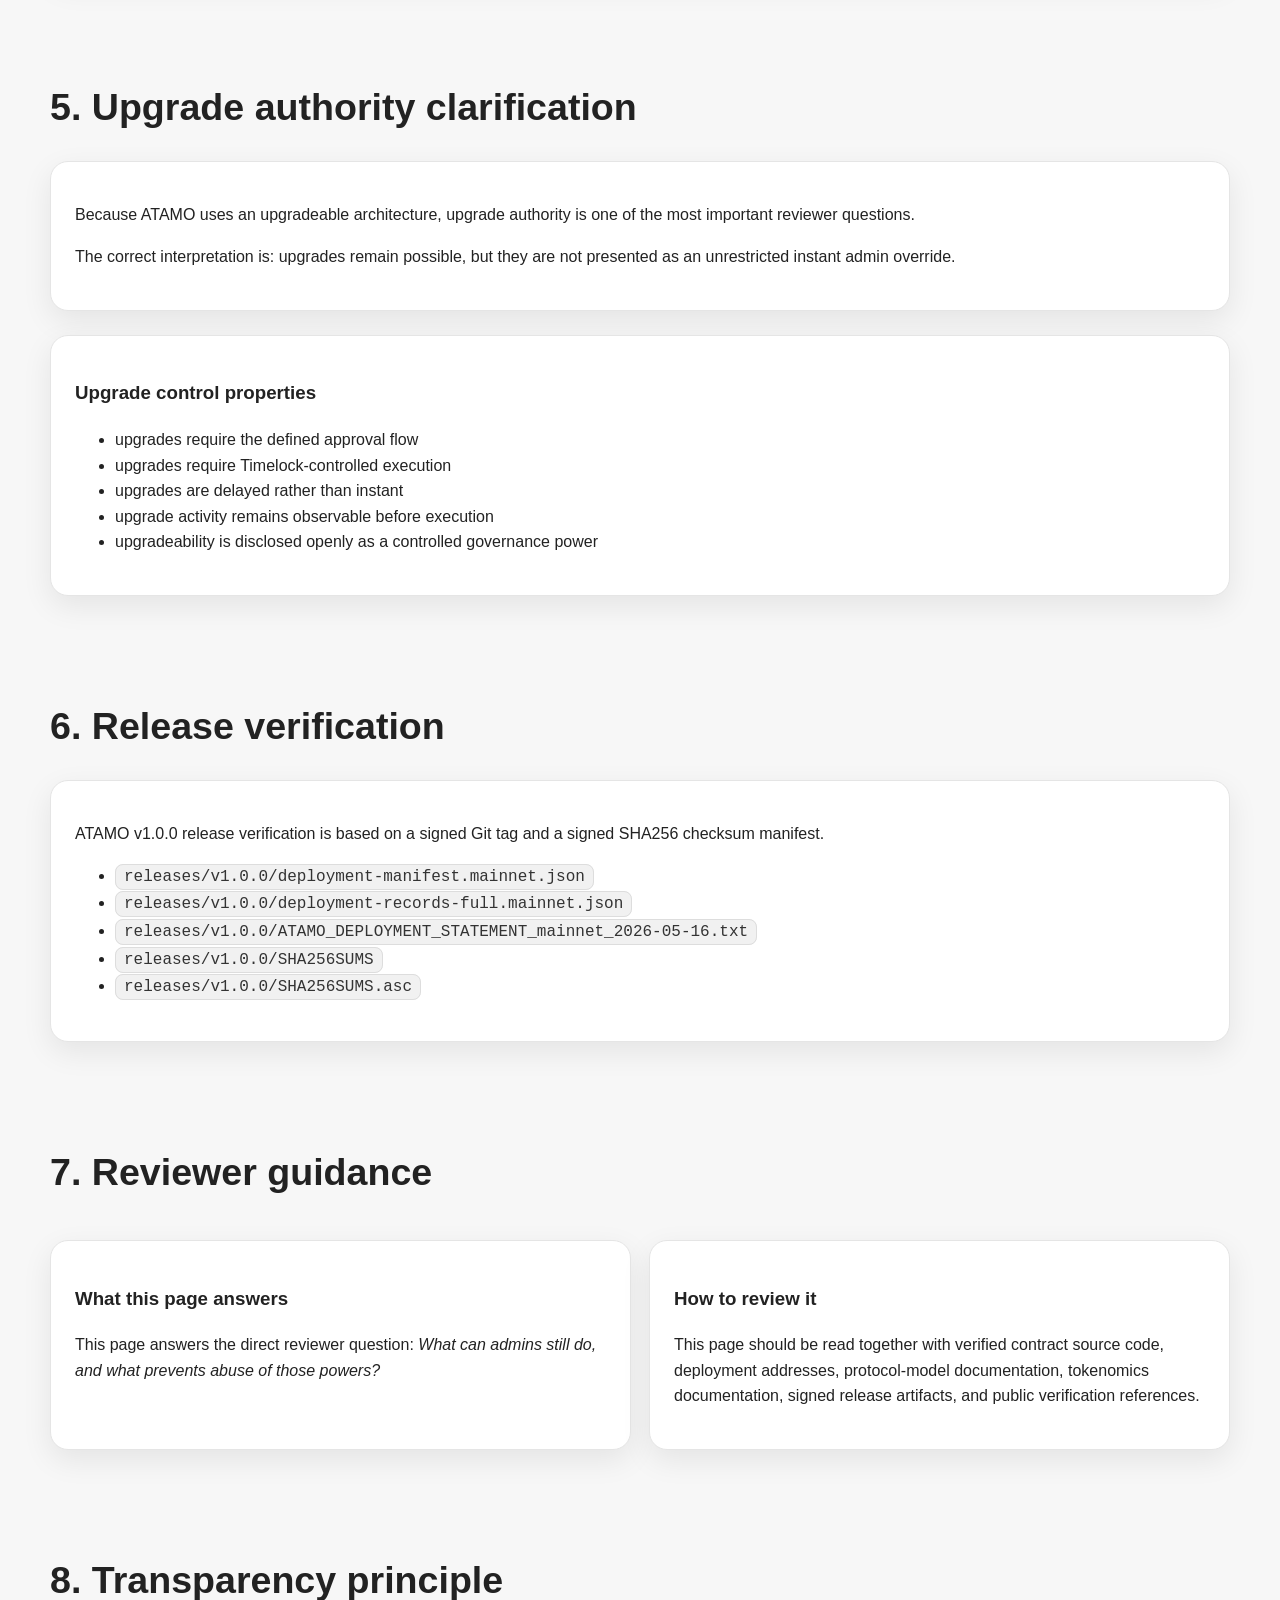
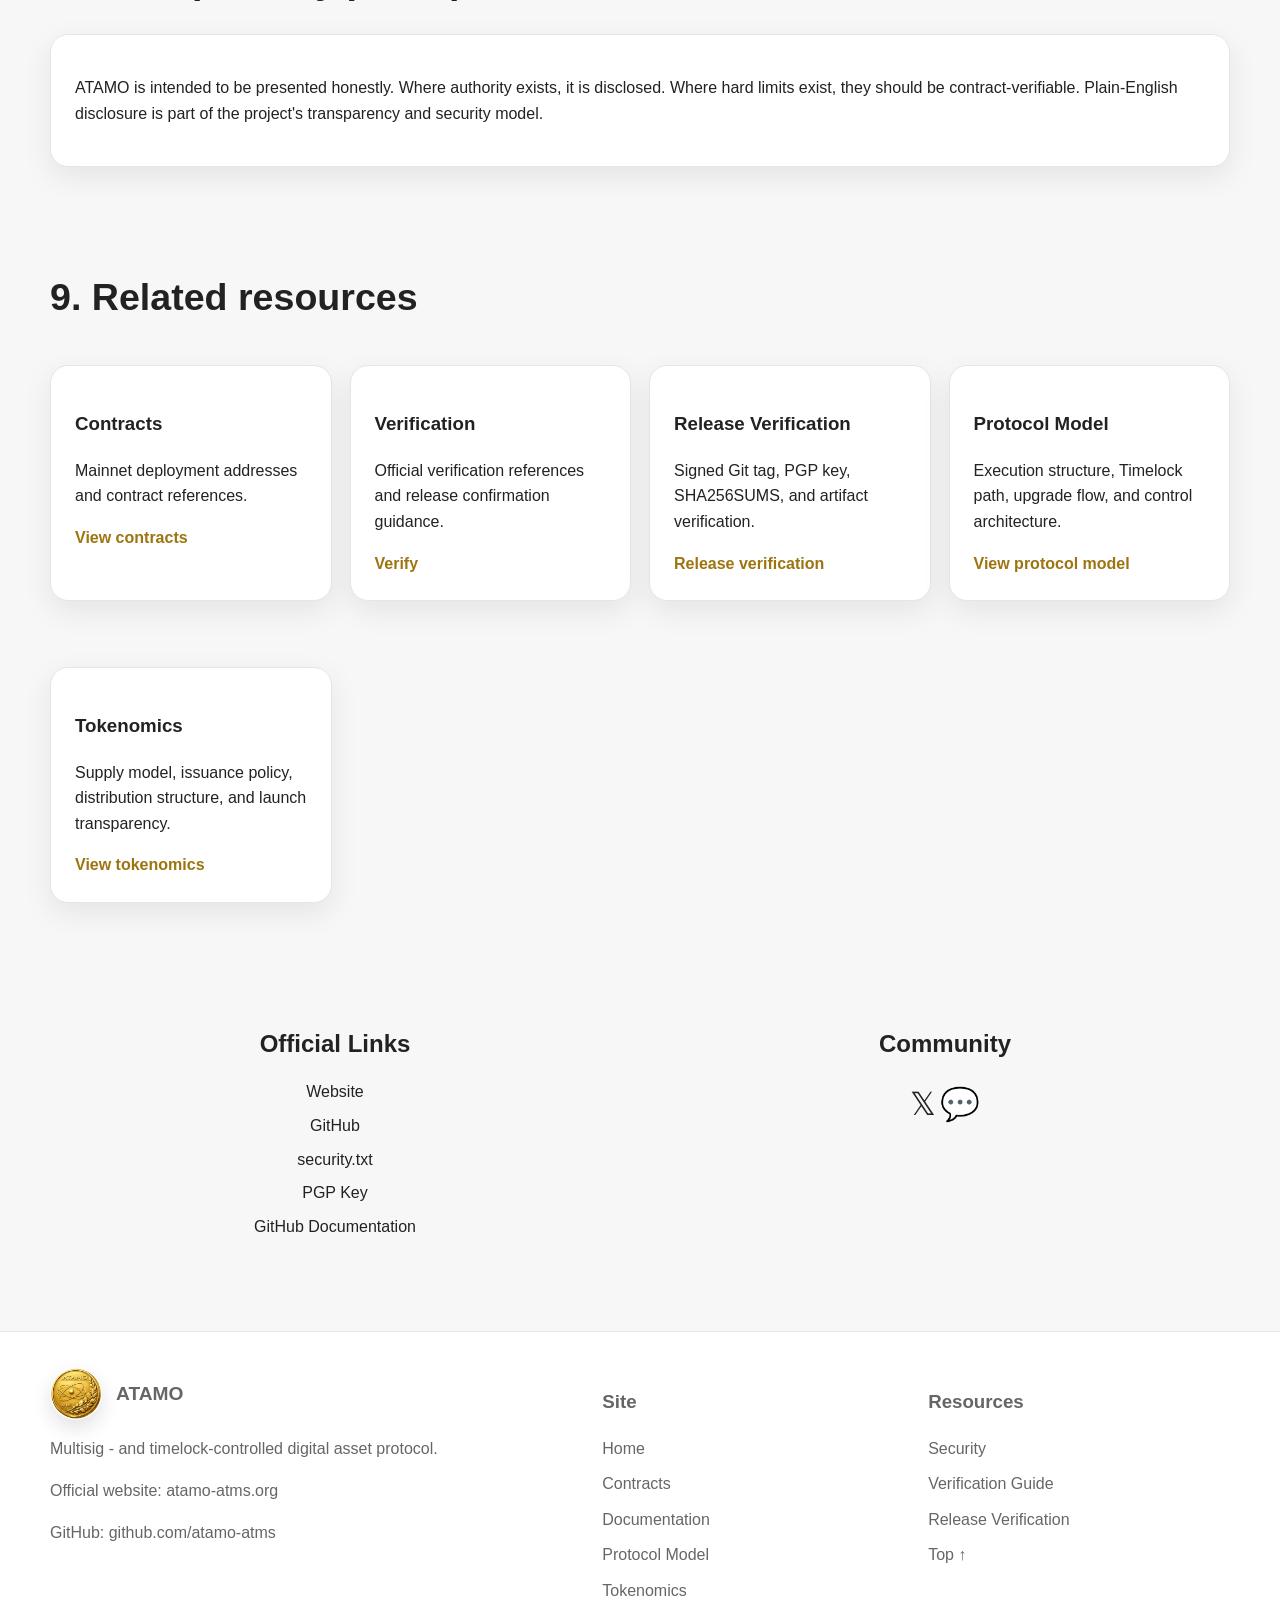
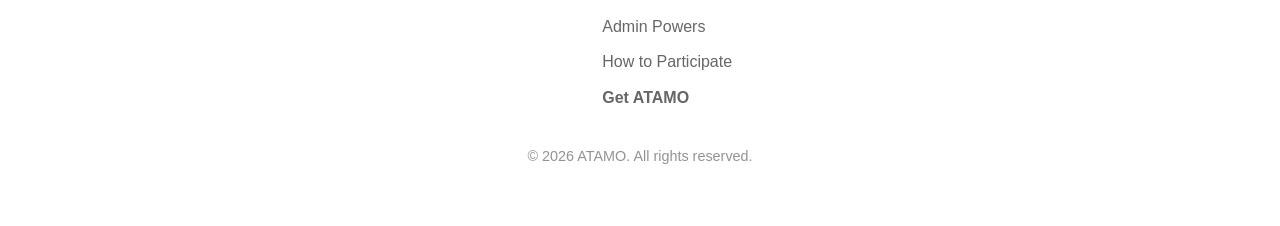
==== commit 9b4acafb: "Update admin-powers.html" ====
--- a/admin-powers.html
+++ b/admin-powers.html
@@ -535,8 +535,6 @@
 			<a href="https://x.com/ATAMO_ATMS" target="_blank" rel="noopener noreferrer"><span class="icon">𝕏</span></a>
 
 			<a href="https://discord.gg/TYCAYaHaF" target="_blank" rel="noopener noreferrer"><span class="icon">💬</span></a>
-
-			<a href="https://reddit.com/u/ATAMO-project" target="_blank" rel="noopener noreferrer"><span class="icon">👽</span></a>
     </div>
 
   </div>
@@ -596,4 +594,4 @@
 </footer>
 
 </body>
-</html>+</html>
